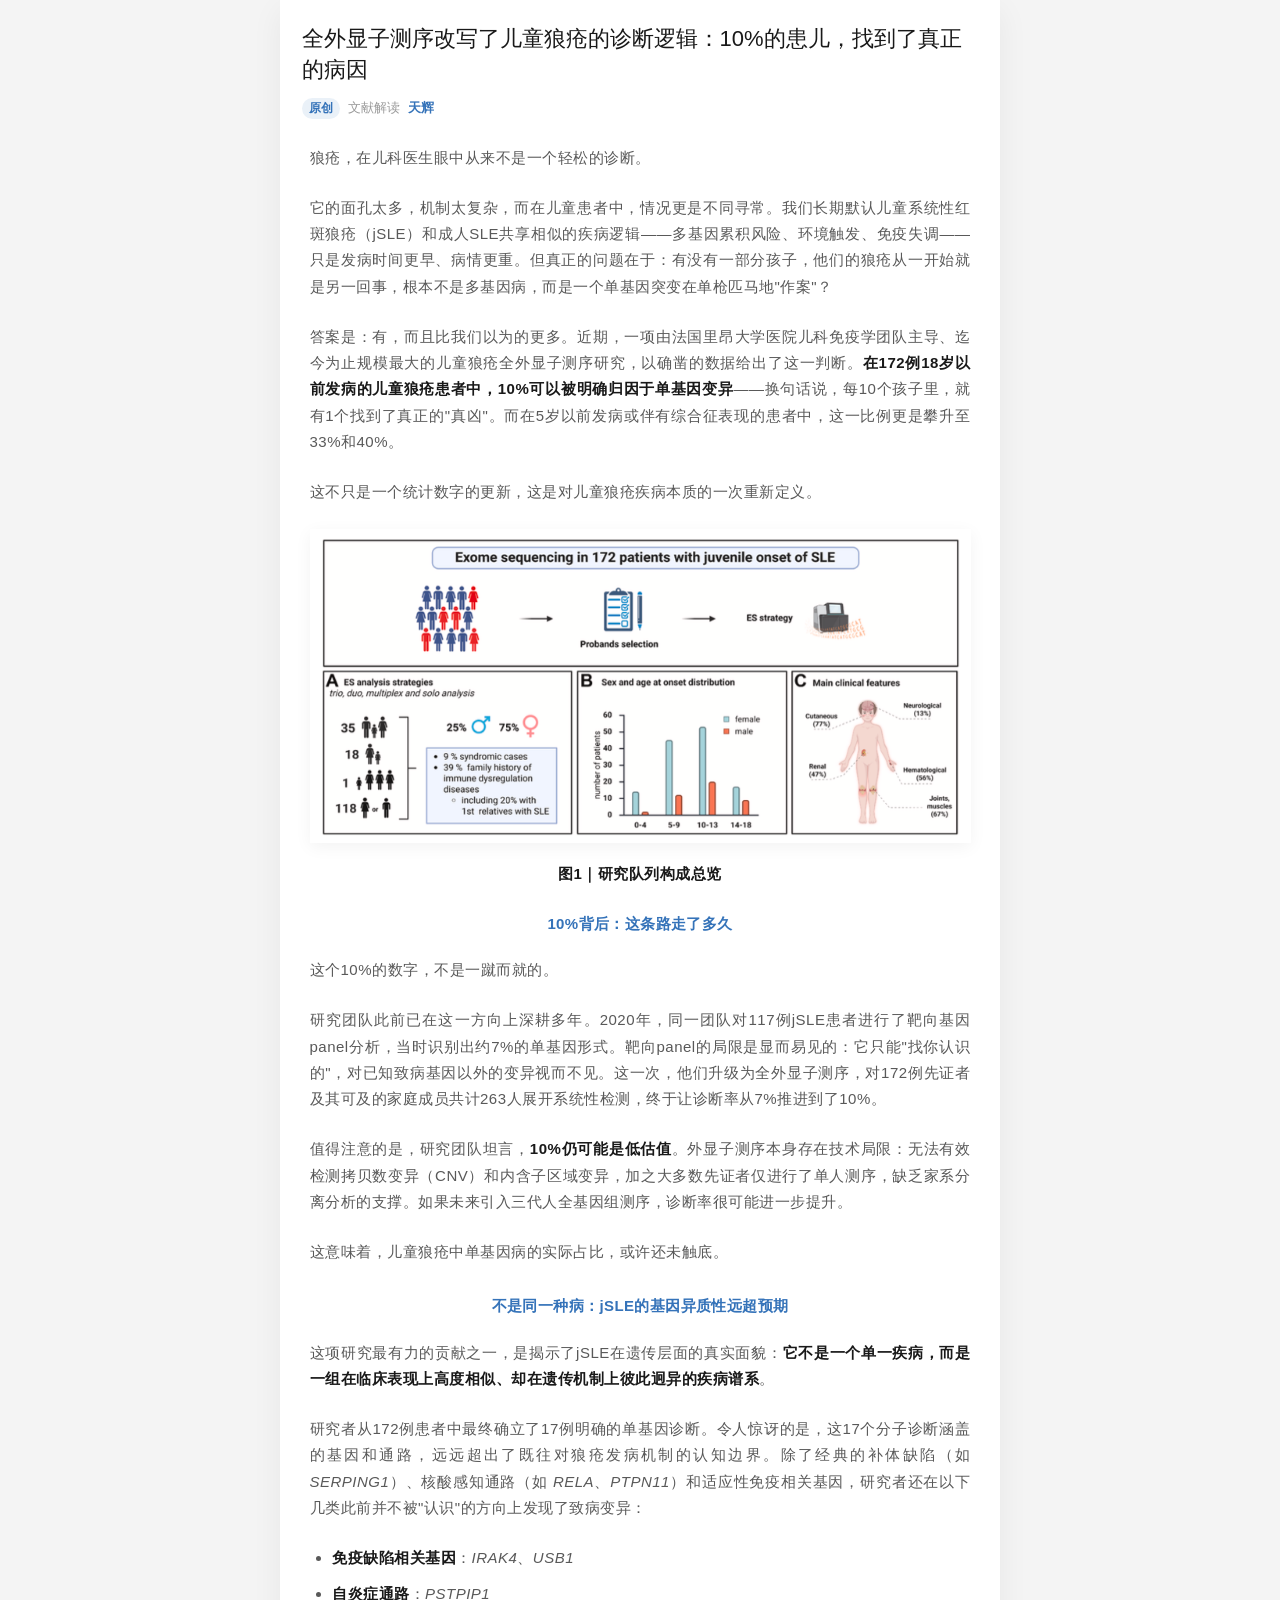
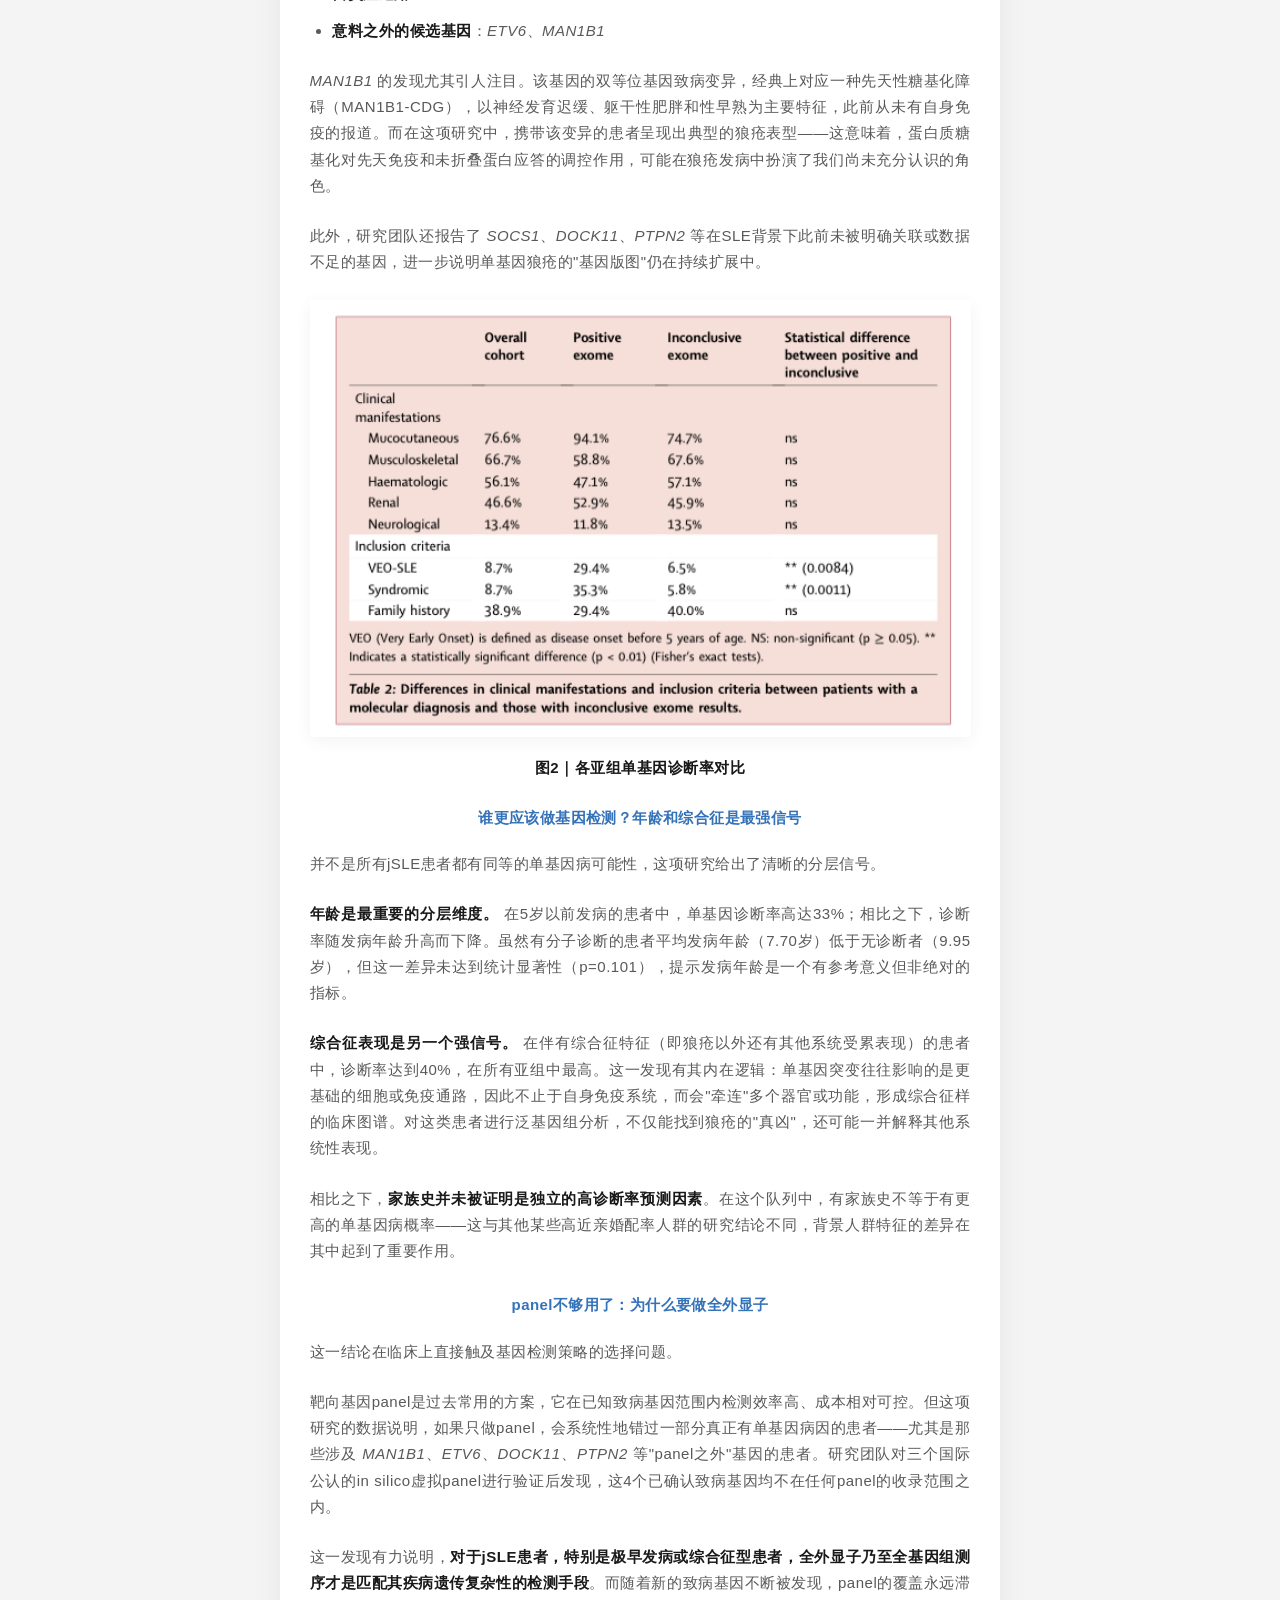
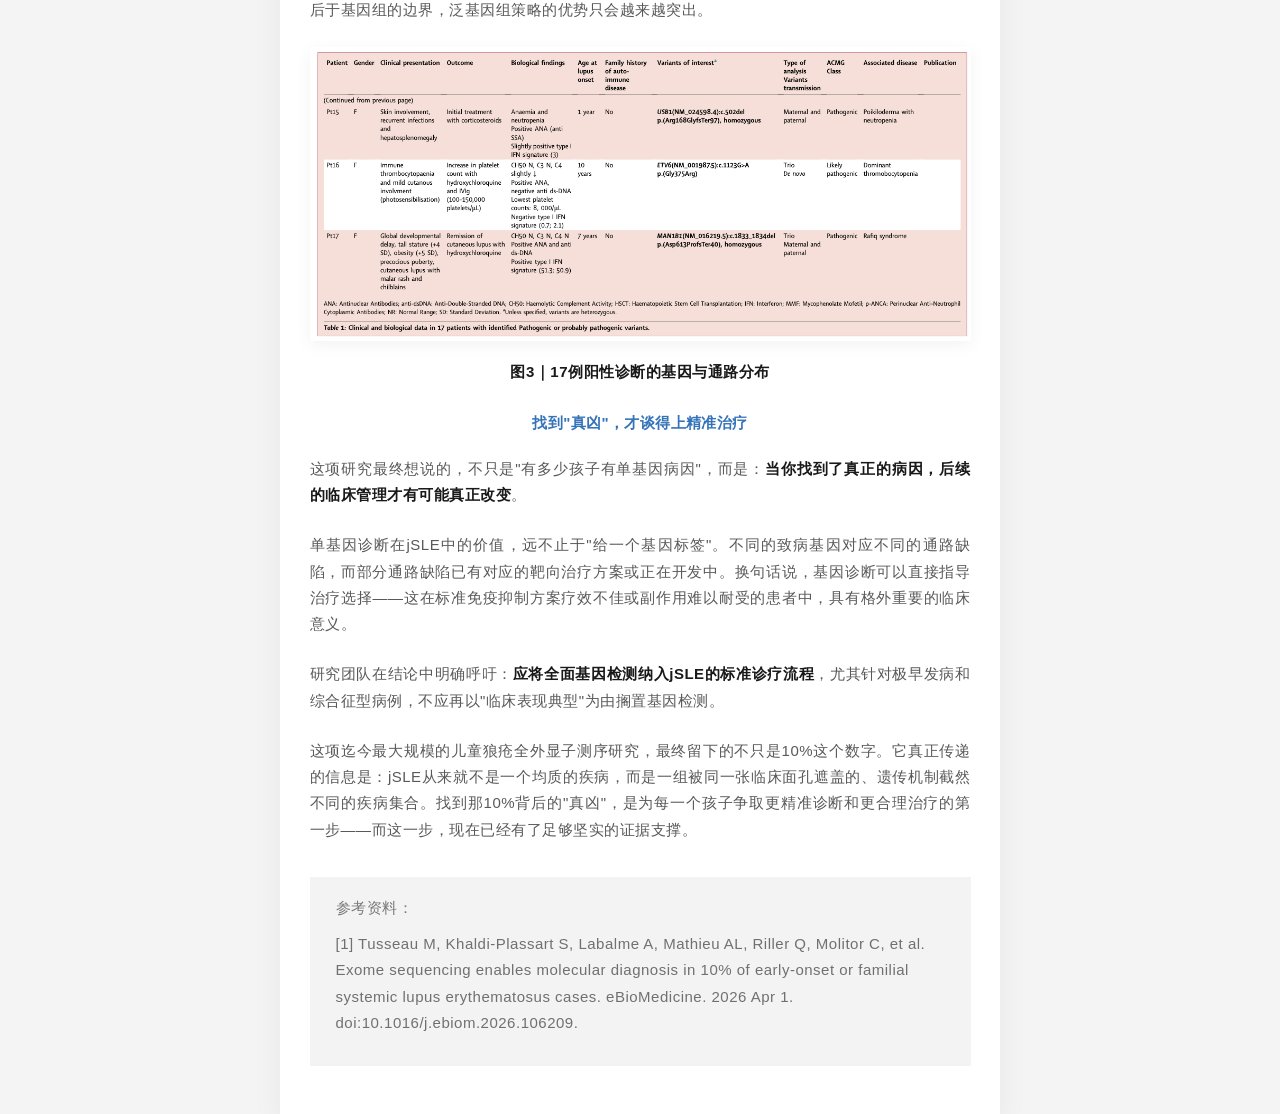
==== works/03-wes-pediatric-lupus-slot-driven-tool-standalone.html @ ac1d1310 "初始创建" ====
<!doctype html>
<html lang="zh-CN">
<head>
  <meta charset="utf-8" />
  <meta name="viewport" content="width=device-width, initial-scale=1" />
  <title>全外显子测序改写了儿童狼疮的诊断逻辑：10%的患儿，找到了真正的病因</title>
  <style>
    :root { --page-bg:#f4f4f4; --paper:#ffffff; --text:#595959; --strong:rgba(0,0,0,.9); --blue:#3573b9; --meta:#8c8c8c; --line:#ececec; --shadow:0 10px 30px rgba(0,0,0,.06); }
    * { box-sizing: border-box; }
    body { margin:0; background:var(--page-bg); color:var(--text); font-family:"PingFang SC","Hiragino Sans GB","Microsoft YaHei UI","Microsoft YaHei",Arial,sans-serif; }
    .wx-page { width:min(100%,720px); margin:0 auto; background:var(--paper); min-height:100vh; box-shadow:var(--shadow); padding:24px 14px 48px; }
    .wx-header { width:min(100%,677px); margin:0 auto 22px; }
    .wx-account { display:flex; align-items:center; gap:8px; margin:0 auto 26px; font-size:13px; color:var(--meta); width:min(100%,677px); flex-wrap:wrap; }
    .wx-original { display:inline-block; padding:2px 7px; border-radius:999px; background:rgba(53,115,185,.1); color:var(--blue); font-size:12px; font-weight:700; }
    .wx-name { color:var(--blue); font-weight:600; }
    .wx-author { color:#9a9a9a; }
    .wechat-title { width:min(100%,677px); margin:0 auto 12px; font-size:22px; line-height:1.4; font-weight:500; color:var(--strong); }
    .wx-content { width:min(100%,677px); margin:0 auto; }
    .wechat-p, .wechat-list, .wechat-reference p { margin:0 8px 24px; line-height:1.75em; text-align:justify; font-size:15px; letter-spacing:.5px; color:var(--text); }
    .wechat-p strong, .wechat-list strong, .wechat-reference strong { font-weight:700; color:var(--strong); }
    .wechat-lead .wechat-p:first-child { margin-top:6px; }
    .wechat-section-pair { margin:28px 0 20px; }
    .wechat-section-top, .wechat-section-bottom { margin:0 8px; text-align:center; color:var(--blue); font-weight:700; letter-spacing:.4px; }
    .wechat-section-top { font-size:15px; line-height:1.75em; }
    .wechat-section-bottom { margin-top:4px; font-size:16px; line-height:1.75em; }
    .wechat-list { padding-left:1.5em; }
    .wechat-list li { margin-bottom:10px; }
    .wechat-figure { margin:6px 8px 18px; text-align:center; }
    .wechat-image { display:block; width:100%; height:auto; border-radius:0; box-shadow:0 4px 16px rgba(0,0,0,.05); }
    .wechat-figure + .wechat-p { text-align:center; margin-top:0; color:var(--strong); }
    .wechat-figure + .wechat-p strong { color:var(--strong); }
    .wechat-figure + .wechat-p + .wechat-section-pair { margin-top:10px; }
    .wechat-table-wrap { margin:28px 8px; overflow-x:auto; border:1px solid var(--line); background:#fff; }
    .wechat-table { width:100%; border-collapse:collapse; min-width:520px; }
    .wechat-table th, .wechat-table td { border:1px solid var(--line); padding:10px 12px; font-size:13px; line-height:1.7; text-align:left; vertical-align:top; color:var(--text); }
    .wechat-table th { color:var(--strong); background:#fafcff; }
    .wechat-reference { margin:34px 8px 0; padding:18px 18px 20px; background:#f3f3f3; border-radius:0; }
    .wechat-reference p { margin-bottom:10px; color:#707070; text-align:left; }
    .wechat-reference p:first-child { color:#7a7a7a; font-weight:400; }
    .wx-foot { width:min(100%,677px); margin:34px auto 0; padding-top:16px; border-top:1px dashed rgba(53,115,185,.22); color:var(--meta); font-size:12px; line-height:1.8; }
    @media (max-width: 720px) { .wx-page { width:100%; box-shadow:none; padding:20px 8px 40px; } .wechat-title { font-size:22px; } }
  </style>
</head>
<body>
  <main class="wx-page">
    <header class="wx-header">
      <h1 class="wechat-title">全外显子测序改写了儿童狼疮的诊断逻辑：10%的患儿，找到了真正的病因</h1>
      <div class="wx-account">
        <span class="wx-original">原创</span>
        <span class="wx-author">文献解读</span>
        <span class="wx-name">天辉</span>
      </div>
    </header>
    <article class="wx-content">
      <section class="wechat-lead">
        <p class="wechat-p">狼疮，在儿科医生眼中从来不是一个轻松的诊断。</p>

        <p class="wechat-p">它的面孔太多，机制太复杂，而在儿童患者中，情况更是不同寻常。我们长期默认儿童系统性红斑狼疮（jSLE）和成人SLE共享相似的疾病逻辑——多基因累积风险、环境触发、免疫失调——只是发病时间更早、病情更重。但真正的问题在于：有没有一部分孩子，他们的狼疮从一开始就是另一回事，根本不是多基因病，而是一个单基因突变在单枪匹马地&quot;作案&quot;？</p>

        <p class="wechat-p">答案是：有，而且比我们以为的更多。近期，一项由法国里昂大学医院儿科免疫学团队主导、迄今为止规模最大的儿童狼疮全外显子测序研究，以确凿的数据给出了这一判断。<strong>在172例18岁以前发病的儿童狼疮患者中，10%可以被明确归因于单基因变异</strong>——换句话说，每10个孩子里，就有1个找到了真正的&quot;真凶&quot;。而在5岁以前发病或伴有综合征表现的患者中，这一比例更是攀升至33%和40%。</p>

        <p class="wechat-p">这不只是一个统计数字的更新，这是对儿童狼疮疾病本质的一次重新定义。</p>
      </section>
      <figure class="wechat-figure">
        <img class="wechat-image" src="[data-uri]" alt="插图" loading="lazy" />
      </figure>

      <p class="wechat-p"><strong>图1｜研究队列构成总览</strong></p>

      <section class="wechat-section-pair">
        <p class="wechat-section-top">10%背后：这条路走了多久</p>
      </section>

      <p class="wechat-p">这个10%的数字，不是一蹴而就的。</p>

        <p class="wechat-p">研究团队此前已在这一方向上深耕多年。2020年，同一团队对117例jSLE患者进行了靶向基因panel分析，当时识别出约7%的单基因形式。靶向panel的局限是显而易见的：它只能&quot;找你认识的&quot;，对已知致病基因以外的变异视而不见。这一次，他们升级为全外显子测序，对172例先证者及其可及的家庭成员共计263人展开系统性检测，终于让诊断率从7%推进到了10%。</p>

        <p class="wechat-p">值得注意的是，研究团队坦言，<strong>10%仍可能是低估值</strong>。外显子测序本身存在技术局限：无法有效检测拷贝数变异（CNV）和内含子区域变异，加之大多数先证者仅进行了单人测序，缺乏家系分离分析的支撑。如果未来引入三代人全基因组测序，诊断率很可能进一步提升。</p>

        <p class="wechat-p">这意味着，儿童狼疮中单基因病的实际占比，或许还未触底。</p>

      <section class="wechat-section-pair">
        <p class="wechat-section-top">不是同一种病：jSLE的基因异质性远超预期</p>
      </section>

      <p class="wechat-p">这项研究最有力的贡献之一，是揭示了jSLE在遗传层面的真实面貌：<strong>它不是一个单一疾病，而是一组在临床表现上高度相似、却在遗传机制上彼此迥异的疾病谱系</strong>。</p>

        <p class="wechat-p">研究者从172例患者中最终确立了17例明确的单基因诊断。令人惊讶的是，这17个分子诊断涵盖的基因和通路，远远超出了既往对狼疮发病机制的认知边界。除了经典的补体缺陷（如 <em>SERPING1</em>）、核酸感知通路（如 <em>RELA</em>、<em>PTPN11</em>）和适应性免疫相关基因，研究者还在以下几类此前并不被&quot;认识&quot;的方向上发现了致病变异：</p><ul class="wechat-list"><li><strong>免疫缺陷相关基因</strong>：<em>IRAK4</em>、<em>USB1</em></li><li><strong>自炎症通路</strong>：<em>PSTPIP1</em></li><li><strong>意料之外的候选基因</strong>：<em>ETV6</em>、<em>MAN1B1</em></li></ul><p class="wechat-p"><em>MAN1B1</em> 的发现尤其引人注目。该基因的双等位基因致病变异，经典上对应一种先天性糖基化障碍（MAN1B1-CDG），以神经发育迟缓、躯干性肥胖和性早熟为主要特征，此前从未有自身免疫的报道。而在这项研究中，携带该变异的患者呈现出典型的狼疮表型——这意味着，蛋白质糖基化对先天免疫和未折叠蛋白应答的调控作用，可能在狼疮发病中扮演了我们尚未充分认识的角色。</p>

        <p class="wechat-p">此外，研究团队还报告了 <em>SOCS1</em>、<em>DOCK11</em>、<em>PTPN2</em> 等在SLE背景下此前未被明确关联或数据不足的基因，进一步说明单基因狼疮的&quot;基因版图&quot;仍在持续扩展中。</p>

      <figure class="wechat-figure">
        <img class="wechat-image" src="[data-uri]" alt="插图" loading="lazy" />
      </figure>

      <p class="wechat-p"><strong>图2｜各亚组单基因诊断率对比</strong></p>

      <section class="wechat-section-pair">
        <p class="wechat-section-top">谁更应该做基因检测？年龄和综合征是最强信号</p>
      </section>

      <p class="wechat-p">并不是所有jSLE患者都有同等的单基因病可能性，这项研究给出了清晰的分层信号。</p>

        <p class="wechat-p"><strong>年龄是最重要的分层维度。</strong> 在5岁以前发病的患者中，单基因诊断率高达33%；相比之下，诊断率随发病年龄升高而下降。虽然有分子诊断的患者平均发病年龄（7.70岁）低于无诊断者（9.95岁），但这一差异未达到统计显著性（p=0.101），提示发病年龄是一个有参考意义但非绝对的指标。</p>

        <p class="wechat-p"><strong>综合征表现是另一个强信号。</strong> 在伴有综合征特征（即狼疮以外还有其他系统受累表现）的患者中，诊断率达到40%，在所有亚组中最高。这一发现有其内在逻辑：单基因突变往往影响的是更基础的细胞或免疫通路，因此不止于自身免疫系统，而会&quot;牵连&quot;多个器官或功能，形成综合征样的临床图谱。对这类患者进行泛基因组分析，不仅能找到狼疮的&quot;真凶&quot;，还可能一并解释其他系统性表现。</p>

        <p class="wechat-p">相比之下，<strong>家族史并未被证明是独立的高诊断率预测因素</strong>。在这个队列中，有家族史不等于有更高的单基因病概率——这与其他某些高近亲婚配率人群的研究结论不同，背景人群特征的差异在其中起到了重要作用。</p>

      <section class="wechat-section-pair">
        <p class="wechat-section-top">panel不够用了：为什么要做全外显子</p>
      </section>

      <p class="wechat-p">这一结论在临床上直接触及基因检测策略的选择问题。</p>

        <p class="wechat-p">靶向基因panel是过去常用的方案，它在已知致病基因范围内检测效率高、成本相对可控。但这项研究的数据说明，如果只做panel，会系统性地错过一部分真正有单基因病因的患者——尤其是那些涉及 <em>MAN1B1</em>、<em>ETV6</em>、<em>DOCK11</em>、<em>PTPN2</em> 等&quot;panel之外&quot;基因的患者。研究团队对三个国际公认的in silico虚拟panel进行验证后发现，这4个已确认致病基因均不在任何panel的收录范围之内。</p>

        <p class="wechat-p">这一发现有力说明，<strong>对于jSLE患者，特别是极早发病或综合征型患者，全外显子乃至全基因组测序才是匹配其疾病遗传复杂性的检测手段</strong>。而随着新的致病基因不断被发现，panel的覆盖永远滞后于基因组的边界，泛基因组策略的优势只会越来越突出。</p>

      <figure class="wechat-figure">
        <img class="wechat-image" src="[data-uri]" alt="插图" loading="lazy" />
      </figure>

      <p class="wechat-p"><strong>图3｜17例阳性诊断的基因与通路分布</strong></p>

      <section class="wechat-section-pair">
        <p class="wechat-section-top">找到&quot;真凶&quot;，才谈得上精准治疗</p>
      </section>

      <p class="wechat-p">这项研究最终想说的，不只是&quot;有多少孩子有单基因病因&quot;，而是：<strong>当你找到了真正的病因，后续的临床管理才有可能真正改变</strong>。</p>

        <p class="wechat-p">单基因诊断在jSLE中的价值，远不止于&quot;给一个基因标签&quot;。不同的致病基因对应不同的通路缺陷，而部分通路缺陷已有对应的靶向治疗方案或正在开发中。换句话说，基因诊断可以直接指导治疗选择——这在标准免疫抑制方案疗效不佳或副作用难以耐受的患者中，具有格外重要的临床意义。</p>

        <p class="wechat-p">研究团队在结论中明确呼吁：<strong>应将全面基因检测纳入jSLE的标准诊疗流程</strong>，尤其针对极早发病和综合征型病例，不应再以&quot;临床表现典型&quot;为由搁置基因检测。</p>

        <p class="wechat-p">这项迄今最大规模的儿童狼疮全外显子测序研究，最终留下的不只是10%这个数字。它真正传递的信息是：jSLE从来就不是一个均质的疾病，而是一组被同一张临床面孔遮盖的、遗传机制截然不同的疾病集合。找到那10%背后的&quot;真凶&quot;，是为每一个孩子争取更精准诊断和更合理治疗的第一步——而这一步，现在已经有了足够坚实的证据支撑。</p>
      <section class="wechat-reference">
        <p>参考资料：</p><p>[1] Tusseau M, Khaldi-Plassart S, Labalme A, Mathieu AL, Riller Q, Molitor C, et al. Exome sequencing enables molecular diagnosis in 10% of early-onset or familial systemic lupus erythematosus cases. eBioMedicine. 2026 Apr 1. doi:10.1016/j.ebiom.2026.106209.</p>
      </section>
    </article>
    
  </main>
</body>
</html>
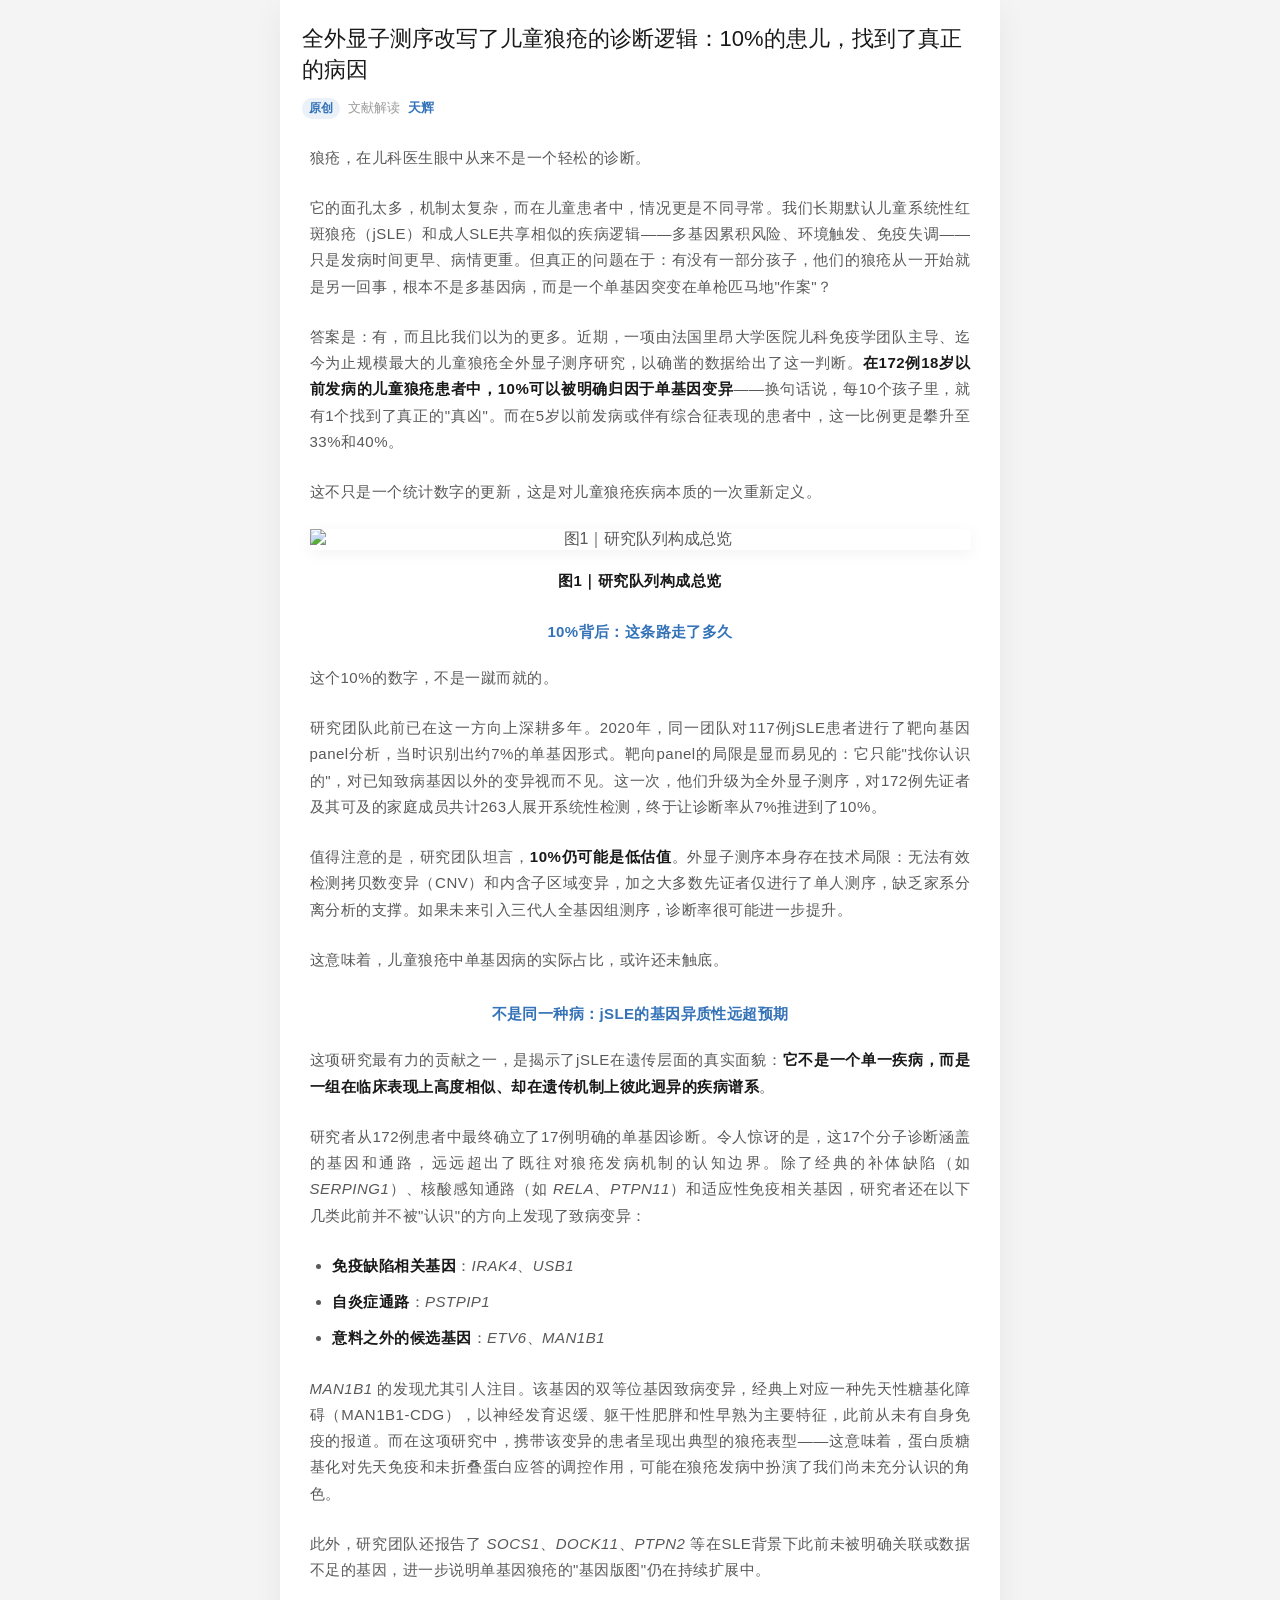
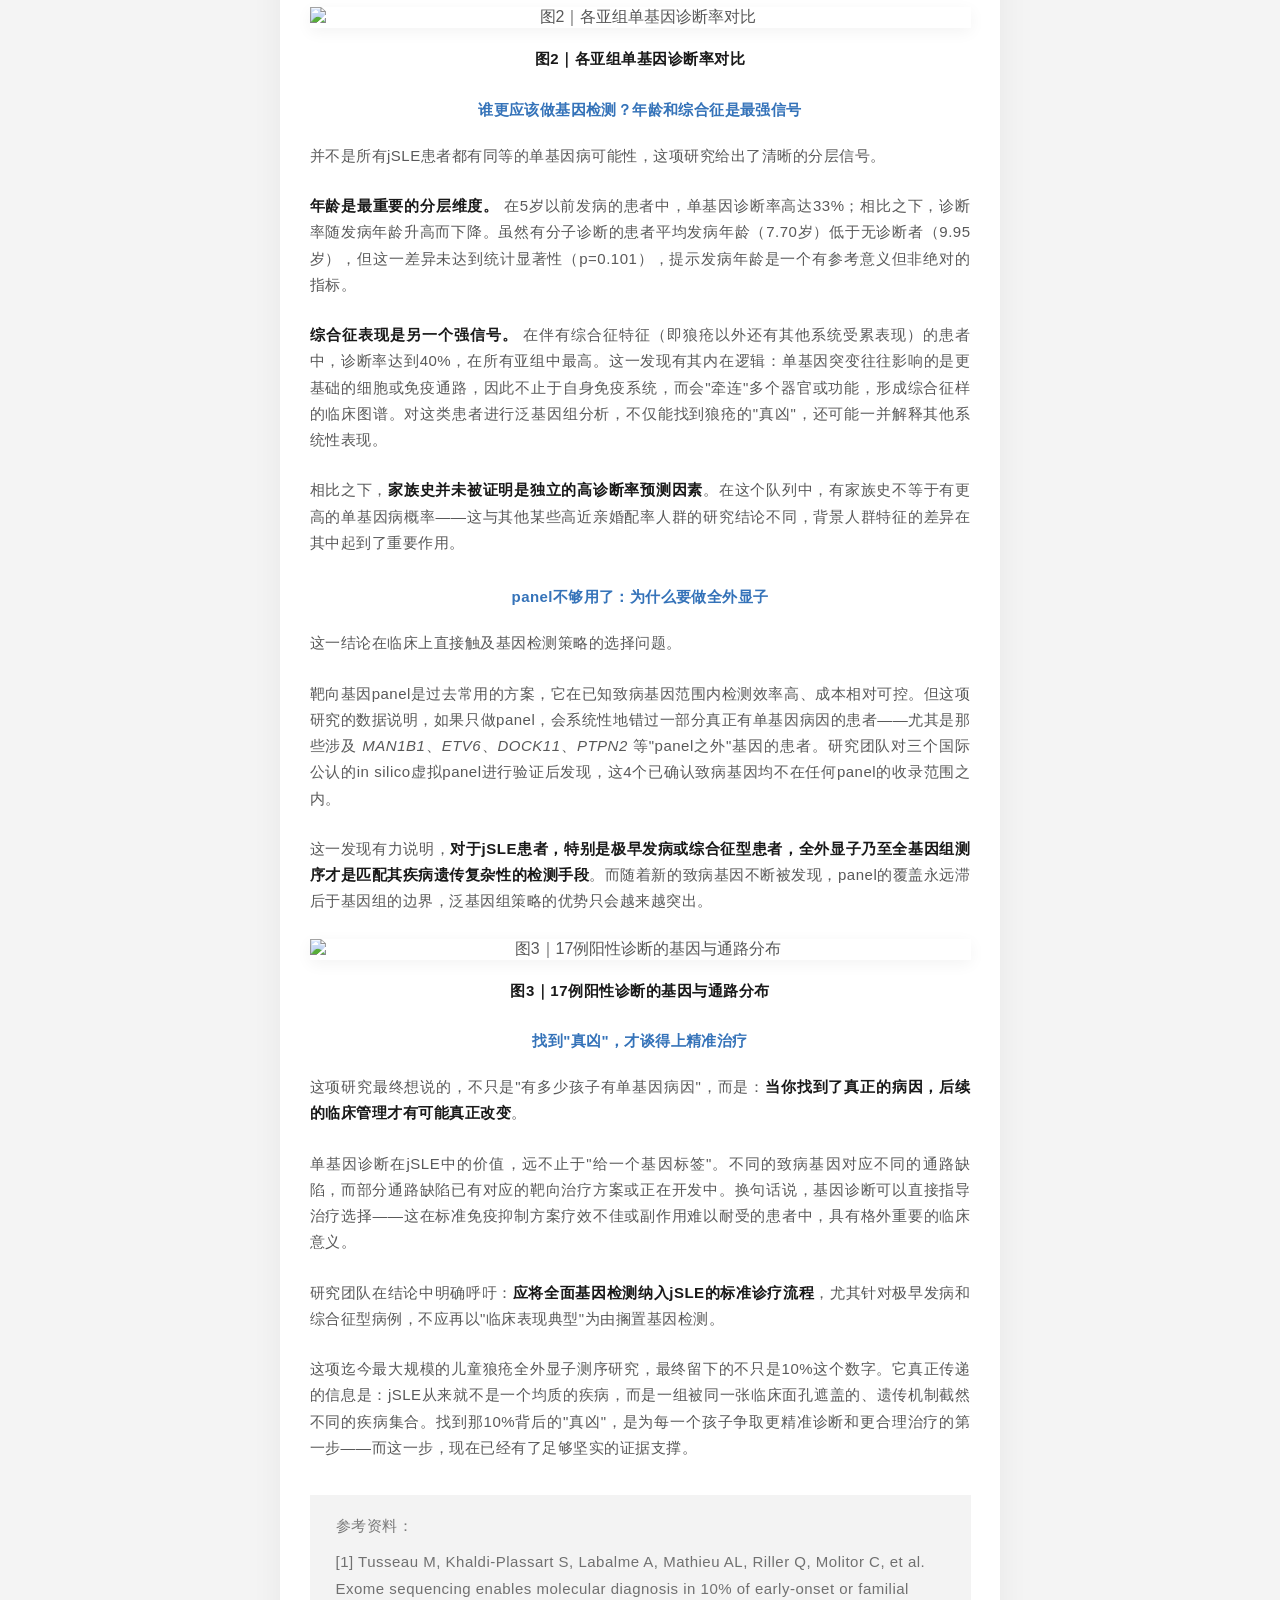
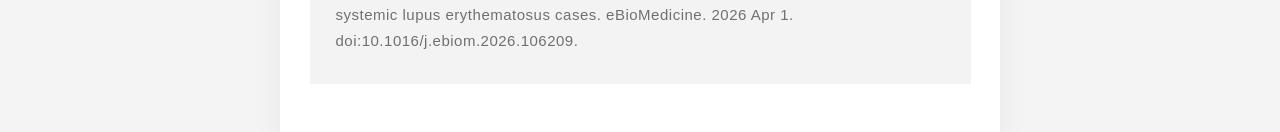
==== commit caf3c895: "莫名其妙多个文件" ====
--- a/works/03-wes-pediatric-lupus-slot-driven-tool-standalone.html
+++ b/works/03-wes-pediatric-lupus-slot-driven-tool-standalone.html
@@ -62,7 +62,7 @@
         <p class="wechat-p">这不只是一个统计数字的更新，这是对儿童狼疮疾病本质的一次重新定义。</p>
       </section>
       <figure class="wechat-figure">
-        <img class="wechat-image" src="[data-uri]" alt="插图" loading="lazy" />
+        <img class="wechat-image" src="https://img.tianhui.me/wes-pediatric-lupus/fig1.png" alt="图1｜研究队列构成总览" />
       </figure>
 
       <p class="wechat-p"><strong>图1｜研究队列构成总览</strong></p>
@@ -90,7 +90,7 @@
         <p class="wechat-p">此外，研究团队还报告了 <em>SOCS1</em>、<em>DOCK11</em>、<em>PTPN2</em> 等在SLE背景下此前未被明确关联或数据不足的基因，进一步说明单基因狼疮的&quot;基因版图&quot;仍在持续扩展中。</p>
 
       <figure class="wechat-figure">
-        <img class="wechat-image" src="[data-uri]